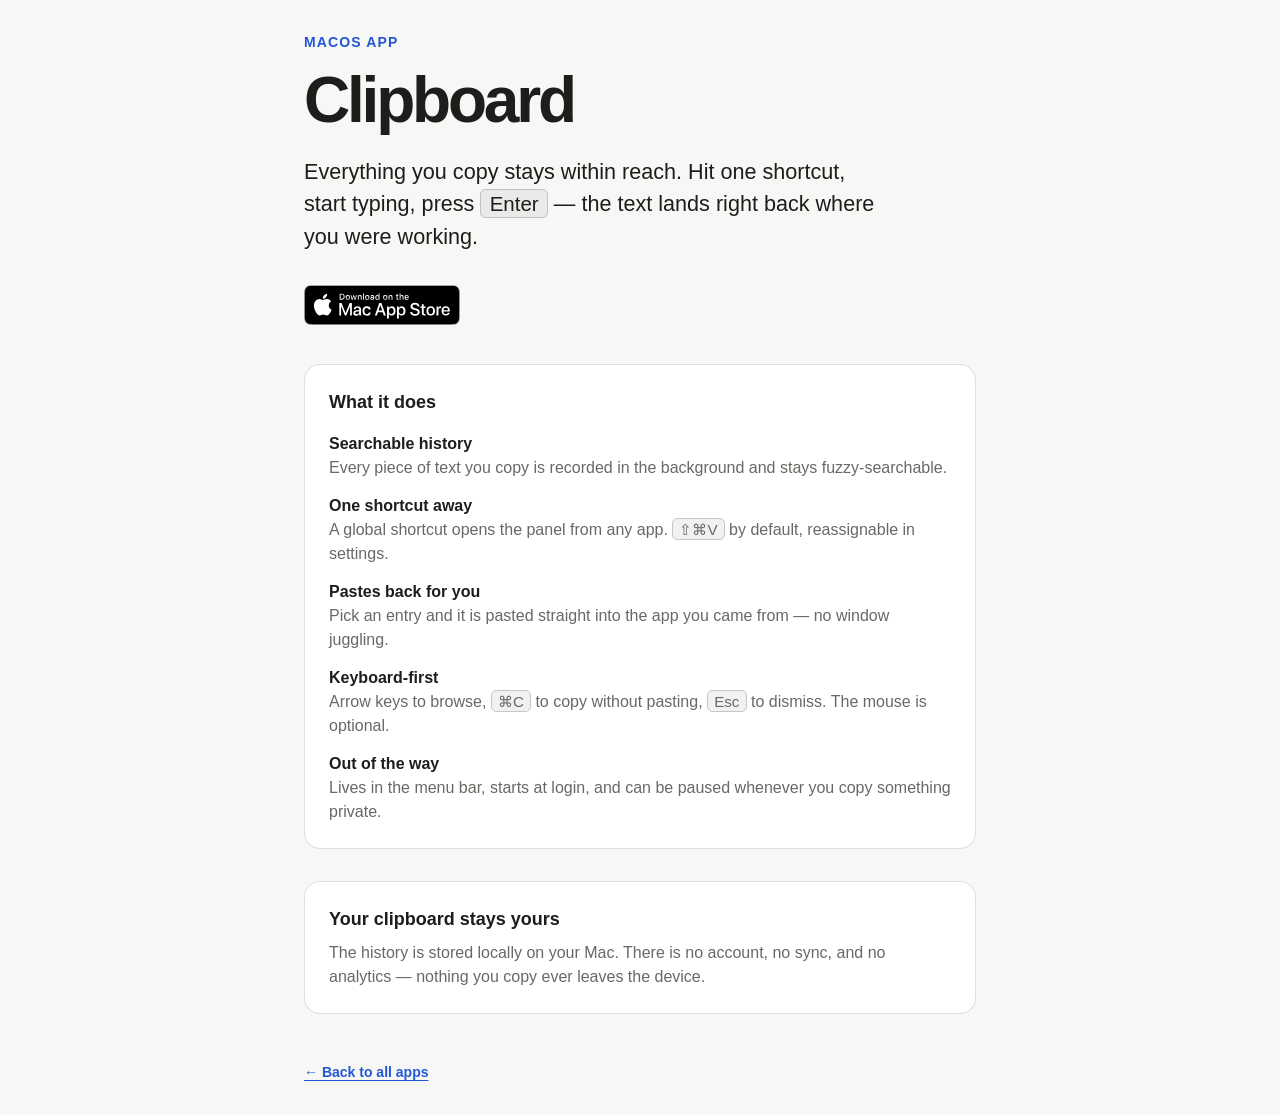
==== clipboard/index.html @ ea5c2261 "Add Clipboard app entry and detail page" ====
<!doctype html>
<html lang="en">
<head>
  <meta charset="utf-8">
  <meta name="viewport" content="width=device-width, initial-scale=1">
  <meta name="description" content="Clipboard — a searchable, local clipboard history for macOS that lives in your menu bar.">
  <title>Clipboard — Nikolaj Andersen</title>
  <style>
    :root { color-scheme: light dark; --bg: #f7f7f5; --text: #1d1d1b; --muted: #686864; --card: #fff; --accent: #2457d6; }
    @media (prefers-color-scheme: dark) { :root { --bg: #151515; --text: #f4f4f1; --muted: #a8a8a1; --card: #20201f; --accent: #8eafff; } }
    * { box-sizing: border-box; }
    body { margin: 0; min-height: 100svh; display: grid; place-items: center; padding: 2rem; background: var(--bg); color: var(--text); font-family: -apple-system, BlinkMacSystemFont, "Segoe UI", sans-serif; line-height: 1.5; }
    main { width: min(100%, 42rem); }
    .eyebrow { margin: 0 0 1rem; color: var(--accent); font-size: .875rem; font-weight: 650; letter-spacing: .08em; text-transform: uppercase; }
    h1 { margin: 0; font-size: clamp(2.5rem, 8vw, 4rem); line-height: .98; letter-spacing: -.05em; }
    p { max-width: 36rem; margin: 1.5rem 0 0; font-size: clamp(1.125rem, 2vw, 1.35rem); }
    .muted { color: var(--muted); }
    .card { margin-top: 2rem; padding: 1.5rem; border: 1px solid color-mix(in srgb, var(--text) 14%, transparent); border-radius: 1rem; background: var(--card); }
    h2 { margin: 0; font-size: 1.125rem; }
    .card p { margin-top: .5rem; font-size: 1rem; }
    .features { margin: 1rem 0 0; padding: 0; list-style: none; }
    .features li { margin-top: .875rem; font-size: 1rem; }
    .features li:first-child { margin-top: 0; }
    .features strong { display: block; font-weight: 650; }
    .features span { color: var(--muted); }
    .badge { margin-top: 2rem; display: inline-block; }
    .badge img { display: block; width: 156px; height: auto; }
    kbd { padding: .1em .4em; border: 1px solid color-mix(in srgb, var(--text) 20%, transparent); border-radius: .35rem; background: color-mix(in srgb, var(--text) 6%, transparent); font-family: inherit; font-size: .95em; }
    a { color: var(--accent); font-weight: 600; text-underline-offset: .18em; }
    footer { margin-top: 3rem; color: var(--muted); font-size: .875rem; }
  </style>
</head>
<body>
  <main>
    <p class="eyebrow">macOS app</p>
    <h1>Clipboard</h1>
    <p>Everything you copy stays within reach. Hit one shortcut, start typing, press <kbd>Enter</kbd> — the text lands right back where you were working.</p>

    <!-- Official Apple artwork from https://toolbox.marketingtools.apple.com, unaltered.
         The href is a placeholder — point it at the App Store product page at release.
         Do not restyle or recrop the badge:
         https://developer.apple.com/app-store/marketing/guidelines/ -->
    <a class="badge" href="https://andersennl.github.io">
      <picture>
        <source srcset="../assets/download-on-the-mac-app-store-white.svg" media="(prefers-color-scheme: dark)">
        <img src="../assets/download-on-the-mac-app-store-black.svg" alt="Download on the Mac App Store" width="156" height="40">
      </picture>
    </a>

    <section class="card" aria-labelledby="features-heading">
      <h2 id="features-heading">What it does</h2>
      <ul class="features">
        <li>
          <strong>Searchable history</strong>
          <span>Every piece of text you copy is recorded in the background and stays fuzzy-searchable.</span>
        </li>
        <li>
          <strong>One shortcut away</strong>
          <span>A global shortcut opens the panel from any app. <kbd>⇧⌘V</kbd> by default, reassignable in settings.</span>
        </li>
        <li>
          <strong>Pastes back for you</strong>
          <span>Pick an entry and it is pasted straight into the app you came from — no window juggling.</span>
        </li>
        <li>
          <strong>Keyboard-first</strong>
          <span>Arrow keys to browse, <kbd>⌘C</kbd> to copy without pasting, <kbd>Esc</kbd> to dismiss. The mouse is optional.</span>
        </li>
        <li>
          <strong>Out of the way</strong>
          <span>Lives in the menu bar, starts at login, and can be paused whenever you copy something private.</span>
        </li>
      </ul>
    </section>

    <section class="card" aria-labelledby="privacy-heading">
      <h2 id="privacy-heading">Your clipboard stays yours</h2>
      <p class="muted">The history is stored locally on your Mac. There is no account, no sync, and no analytics — nothing you copy ever leaves the device.</p>
    </section>

    <footer><a href="../index.html">← Back to all apps</a></footer>
  </main>
</body>
</html>
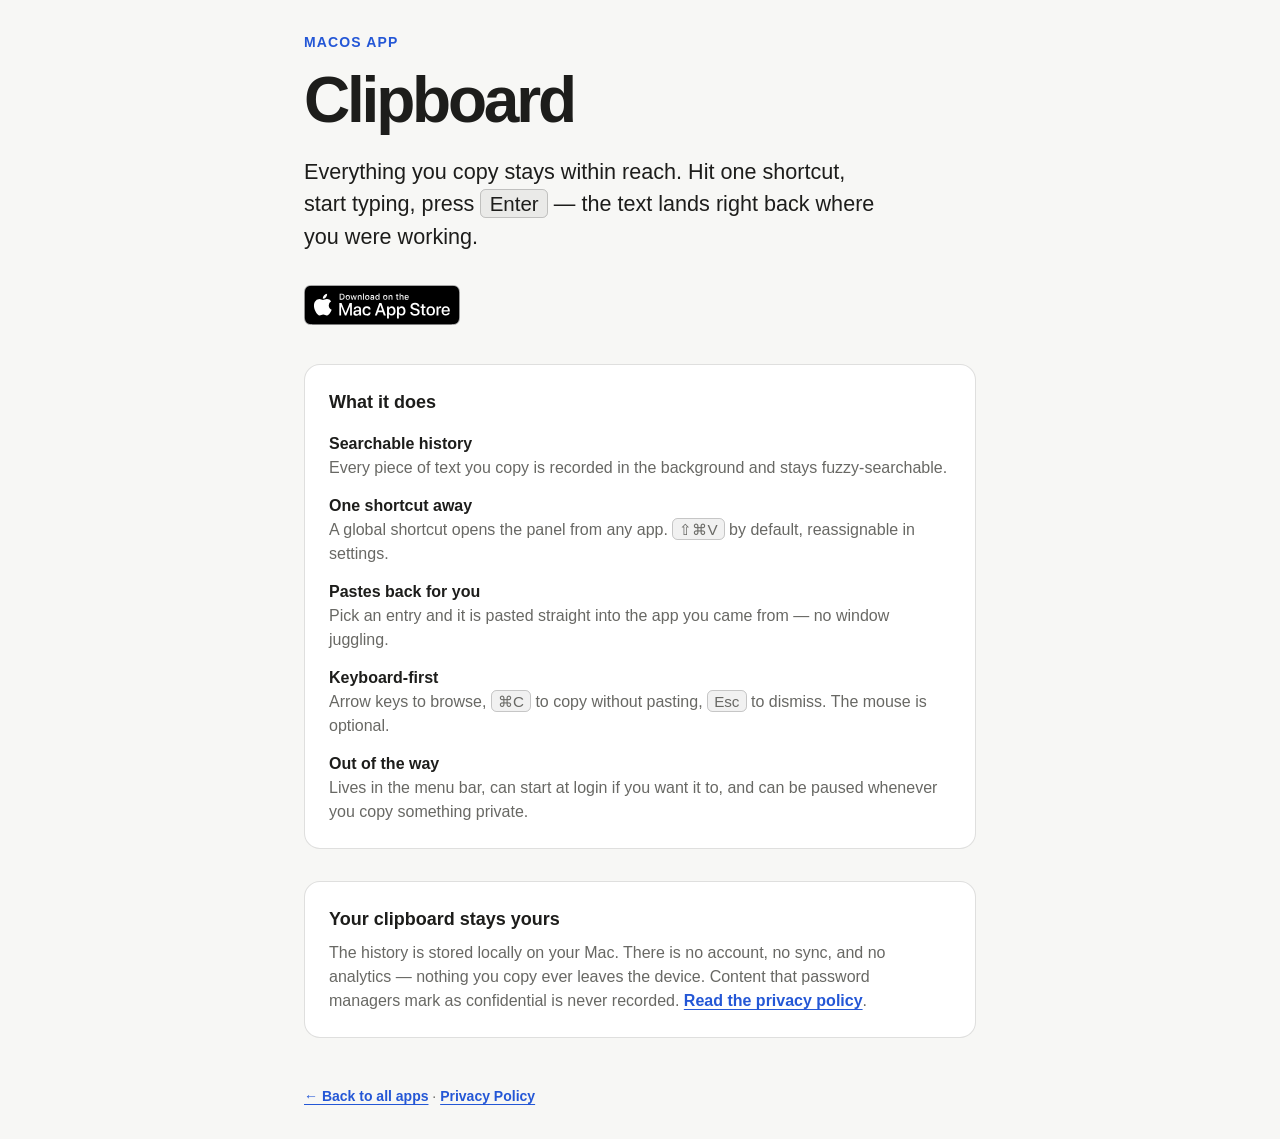
==== commit cc21ccef: "Add privacy policy page for Clipboard Required by App Review guideline 5.1.1(i), which wants the pol" ====
--- a/clipboard/index.html
+++ b/clipboard/index.html
@@ -69,17 +69,17 @@
         </li>
         <li>
           <strong>Out of the way</strong>
-          <span>Lives in the menu bar, starts at login, and can be paused whenever you copy something private.</span>
+          <span>Lives in the menu bar, can start at login if you want it to, and can be paused whenever you copy something private.</span>
         </li>
       </ul>
     </section>
 
     <section class="card" aria-labelledby="privacy-heading">
       <h2 id="privacy-heading">Your clipboard stays yours</h2>
-      <p class="muted">The history is stored locally on your Mac. There is no account, no sync, and no analytics — nothing you copy ever leaves the device.</p>
+      <p class="muted">The history is stored locally on your Mac. There is no account, no sync, and no analytics — nothing you copy ever leaves the device. Content that password managers mark as confidential is never recorded. <a href="privacy/">Read the privacy policy</a>.</p>
     </section>
 
-    <footer><a href="../index.html">← Back to all apps</a></footer>
+    <footer><a href="../index.html">← Back to all apps</a> · <a href="privacy/">Privacy Policy</a></footer>
   </main>
 </body>
 </html>
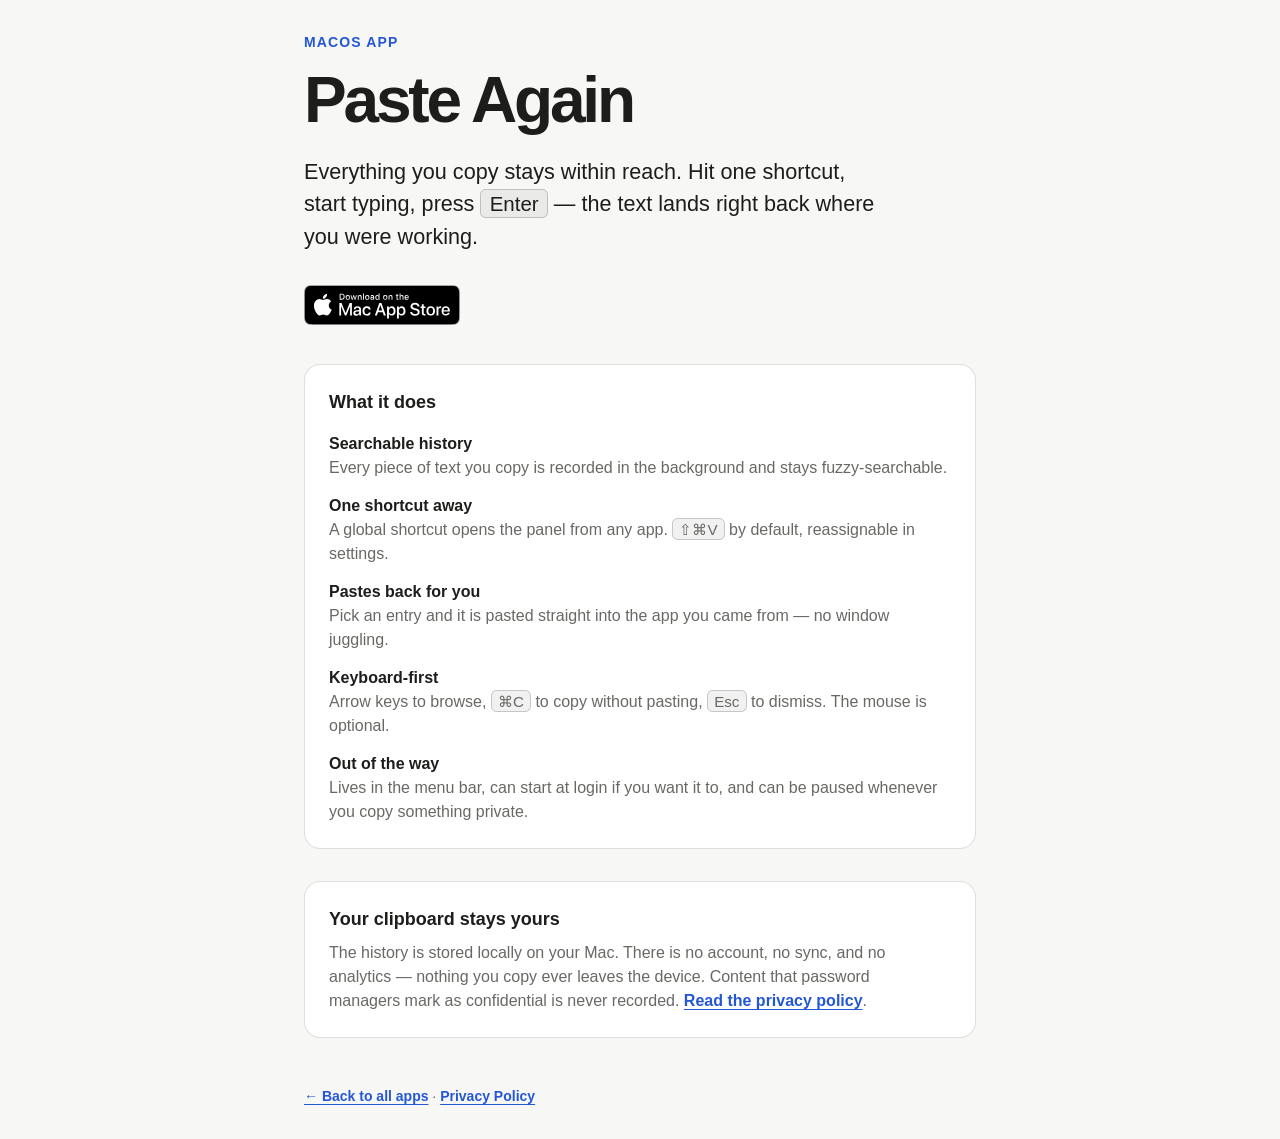
==== commit 3743d3ac: "Rename the Clipboard app to Paste Again The store name "Clipboard" is already taken and Apple reject" ====
--- a/clipboard/index.html
+++ b/clipboard/index.html
@@ -1,85 +1,13 @@
-
 <!doctype html>
 <html lang="en">
 <head>
   <meta charset="utf-8">
-  <meta name="viewport" content="width=device-width, initial-scale=1">
-  <meta name="description" content="Clipboard — a searchable, local clipboard history for macOS that lives in your menu bar.">
-  <title>Clipboard — Nikolaj Andersen</title>
-  <style>
-    :root { color-scheme: light dark; --bg: #f7f7f5; --text: #1d1d1b; --muted: #686864; --card: #fff; --accent: #2457d6; }
-    @media (prefers-color-scheme: dark) { :root { --bg: #151515; --text: #f4f4f1; --muted: #a8a8a1; --card: #20201f; --accent: #8eafff; } }
-    * { box-sizing: border-box; }
-    body { margin: 0; min-height: 100svh; display: grid; place-items: center; padding: 2rem; background: var(--bg); color: var(--text); font-family: -apple-system, BlinkMacSystemFont, "Segoe UI", sans-serif; line-height: 1.5; }
-    main { width: min(100%, 42rem); }
-    .eyebrow { margin: 0 0 1rem; color: var(--accent); font-size: .875rem; font-weight: 650; letter-spacing: .08em; text-transform: uppercase; }
-    h1 { margin: 0; font-size: clamp(2.5rem, 8vw, 4rem); line-height: .98; letter-spacing: -.05em; }
-    p { max-width: 36rem; margin: 1.5rem 0 0; font-size: clamp(1.125rem, 2vw, 1.35rem); }
-    .muted { color: var(--muted); }
-    .card { margin-top: 2rem; padding: 1.5rem; border: 1px solid color-mix(in srgb, var(--text) 14%, transparent); border-radius: 1rem; background: var(--card); }
-    h2 { margin: 0; font-size: 1.125rem; }
-    .card p { margin-top: .5rem; font-size: 1rem; }
-    .features { margin: 1rem 0 0; padding: 0; list-style: none; }
-    .features li { margin-top: .875rem; font-size: 1rem; }
-    .features li:first-child { margin-top: 0; }
-    .features strong { display: block; font-weight: 650; }
-    .features span { color: var(--muted); }
-    .badge { margin-top: 2rem; display: inline-block; }
-    .badge img { display: block; width: 156px; height: auto; }
-    kbd { padding: .1em .4em; border: 1px solid color-mix(in srgb, var(--text) 20%, transparent); border-radius: .35rem; background: color-mix(in srgb, var(--text) 6%, transparent); font-family: inherit; font-size: .95em; }
-    a { color: var(--accent); font-weight: 600; text-underline-offset: .18em; }
-    footer { margin-top: 3rem; color: var(--muted); font-size: .875rem; }
-  </style>
+  <meta http-equiv="refresh" content="0; url=/paste-again/">
+  <link rel="canonical" href="/paste-again/">
+  <meta name="robots" content="noindex">
+  <title>Moved to Paste Again</title>
 </head>
 <body>
-  <main>
-    <p class="eyebrow">macOS app</p>
-    <h1>Clipboard</h1>
-    <p>Everything you copy stays within reach. Hit one shortcut, start typing, press <kbd>Enter</kbd> — the text lands right back where you were working.</p>
-
-    <!-- Official Apple artwork from https://toolbox.marketingtools.apple.com, unaltered.
-         The href is a placeholder — point it at the App Store product page at release.
-         Do not restyle or recrop the badge:
-         https://developer.apple.com/app-store/marketing/guidelines/ -->
-    <a class="badge" href="https://andersennl.github.io">
-      <picture>
-        <source srcset="../assets/download-on-the-mac-app-store-white.svg" media="(prefers-color-scheme: dark)">
-        <img src="../assets/download-on-the-mac-app-store-black.svg" alt="Download on the Mac App Store" width="156" height="40">
-      </picture>
-    </a>
-
-    <section class="card" aria-labelledby="features-heading">
-      <h2 id="features-heading">What it does</h2>
-      <ul class="features">
-        <li>
-          <strong>Searchable history</strong>
-          <span>Every piece of text you copy is recorded in the background and stays fuzzy-searchable.</span>
-        </li>
-        <li>
-          <strong>One shortcut away</strong>
-          <span>A global shortcut opens the panel from any app. <kbd>⇧⌘V</kbd> by default, reassignable in settings.</span>
-        </li>
-        <li>
-          <strong>Pastes back for you</strong>
-          <span>Pick an entry and it is pasted straight into the app you came from — no window juggling.</span>
-        </li>
-        <li>
-          <strong>Keyboard-first</strong>
-          <span>Arrow keys to browse, <kbd>⌘C</kbd> to copy without pasting, <kbd>Esc</kbd> to dismiss. The mouse is optional.</span>
-        </li>
-        <li>
-          <strong>Out of the way</strong>
-          <span>Lives in the menu bar, can start at login if you want it to, and can be paused whenever you copy something private.</span>
-        </li>
-      </ul>
-    </section>
-
-    <section class="card" aria-labelledby="privacy-heading">
-      <h2 id="privacy-heading">Your clipboard stays yours</h2>
-      <p class="muted">The history is stored locally on your Mac. There is no account, no sync, and no analytics — nothing you copy ever leaves the device. Content that password managers mark as confidential is never recorded. <a href="privacy/">Read the privacy policy</a>.</p>
-    </section>
-
-    <footer><a href="../index.html">← Back to all apps</a> · <a href="privacy/">Privacy Policy</a></footer>
-  </main>
+  <p>This app is now called Paste Again. <a href="/paste-again/">Continue to its page</a>.</p>
 </body>
 </html>
